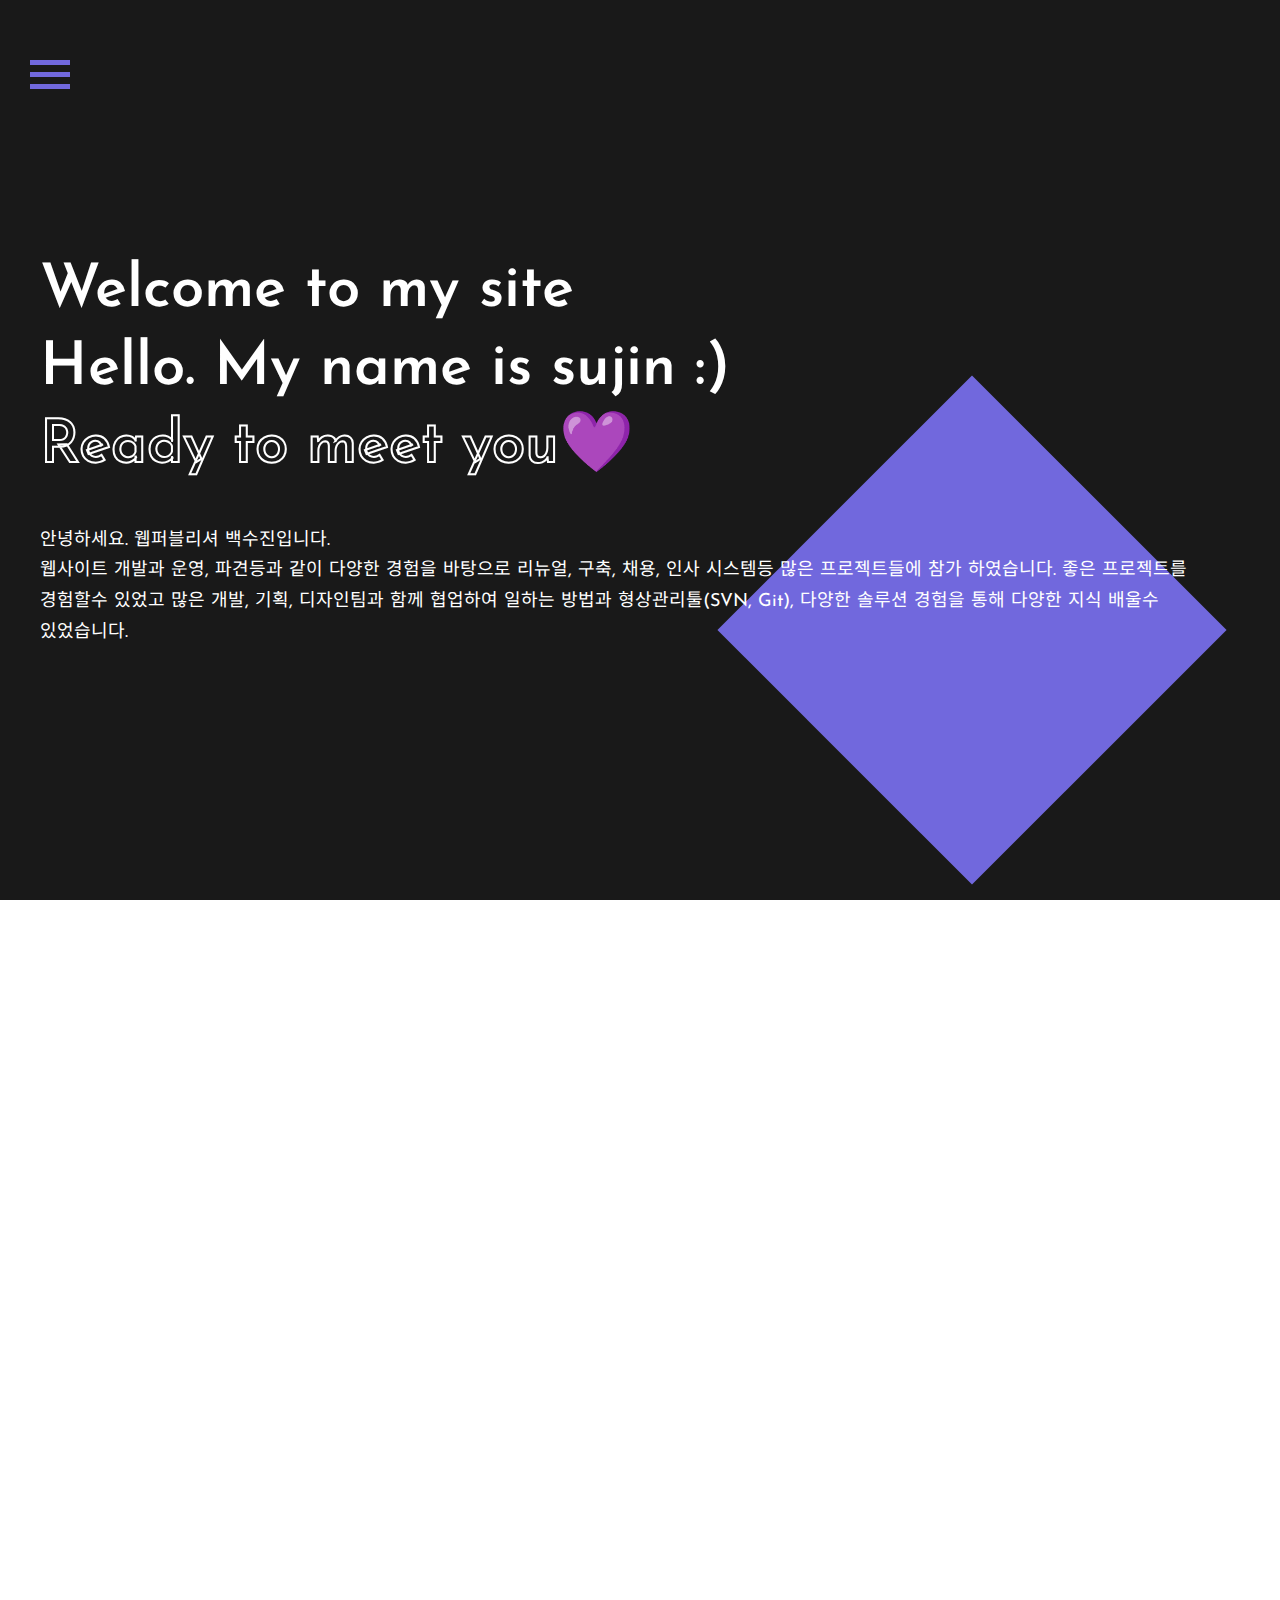
==== index.html @ 324d74d9 "4-2 commit" ====
<!DOCTYPE html>
<html lang="ko">
  <head>
    <meta charset="UTF-8" />
    <title>portfolio</title>
    <meta http-equiv="X-UA-Compatible" content="IE=edge, chrome=1" />
    <meta name="viewport" content="width=device-width, initial-scale=1.0" />
    <meta name="viewport" content="width=device-width, initial-scale=1, maximum-scale=1, minimum-scale=1,user-scalable=yes" />
    <meta name="description" content="웹퍼블리셔 포트폴리오" />
    <meta name="keywords" content="웹퍼블리셔 포트폴리오" />
    <meta name="author" content="SujinBaek" />
    <meta property="og:type" content="website" />
    <meta property="og:title" content="portfolio" />
    <meta
      property="og:url"
      content="https://whitesujin.github.io/portfolio2022/"
    />
    <meta property="og:description" content="웹퍼블리셔 포트폴리오" />
    <meta property="og:image" content="" />
    <link rel="stylesheet" href="common/css/style.css" />
    <script src="common/js/jquery-3.2.1.min.js"></script>
    <script src="common/js/main.js"></script>
  </head>
  <body>
    <div id="wrap">
      <!-- header -->
      <header>
        <div class="header__Inner">
          <!-- <a href="#" class="logo">
            <h1 class="blind">로고</h1>
          </a> -->
          <button type="button" class="btn-menu"><span>메뉴오픈</span></button>
        </div>
        <nav class="nav">
          <div class="aside__top">
            <!-- <a href="#" class="logo">
              <h1 class="blind">로고</h1>
            </a> -->
            <button type="button" class="btn-clse">
              <span>메뉴닫기</span>
            </button>
          </div>
          <div class="aside__body">
            <div class="aside__innner">
              <ul class="menu__list">
                <li class="menu__item">
                  <a href="#intro" class="menu__link">
                    <span class="num">01</span>
                    <span class="txt fill__txt"><span data-hover="intro">intro</span></span>
                  </a>
                </li>
                <li class="menu__item">
                  <a href="#project" class="menu__link">
                    <span class="num">02</span>
                    <span class="txt fill__txt"><span data-hover="project">project</span></span>
                  </a>
                </li>
                <li class="menu__item">
                  <a href="#contact" class="menu__link">
                    <span class="num">03</span>
                    <span class="txt fill__txt"><span data-hover="contact">contact</span></span>
                  </a>
                </li>
              </ul>
            </div>
          </div>
          <div class="aside--object">
            <img src="" alt="">
          </div>
        </nav>
      </header>
      <!-- //header -->

      <div class="container">
        <main id="main">
          <div class="section" id="intro">
            <div class="section__inner">
              <div class="title--wrap">
                <h3 class="title">
                  <p class="t1"><span>Welcome to my site <br>Hello. My name is sujin :) </span></p>
                  <p class="t2 outline__txt"><span data-hover="Ready to meet you&#128156;">Ready to meet you&#128156;</span></p>
                </h3>
                <p class="text">안녕하세요. 웹퍼블리셔 백수진입니다. <br>
								웹사이트 개발과 운영, 파견등과 같이 다양한 경험을 바탕으로 리뉴얼, 구축, 채용, 인사 시스템등 많은 프로젝트들에 참가 하였습니다. 좋은 프로젝트를 경험할수 있었고 많은 개발, 기획, 디자인팀과 함께 협업하여 일하는 방법과 형상관리툴(SVN, Git), 다양한 솔루션 경험을 통해 다양한 지식 배울수 있었습니다.</p>
              </div>
              <div class="section--object">
                <img src="" alt="">
              </div>
            </div>
          </div>
          <div class="section" id="project">2</div>
          <div class="section section3" id="contact">
            <div class="section__inner">
              <div class="title--wrap">
                <h3 class="title">
                  <p class="t1"><span>1111111111111111111111111111111111111111</span></p>
                  <p class="t2 outline__txt"><span data-hover="2222222222222222222222">2222222222222222222222</span></p>
                </h3>
                <p class="text">안녕하세요. 안녕하세요.안녕하세요.안녕하세요.안녕하세요.안녕하세요.안녕하세요.안녕하세요.안녕하세요.안녕하세요.안녕하세요.안녕하세요.안녕하세요.</p>
              </div>
              <div class="section--object">
                <img src="" alt="">
              </div>
              <div class="sect__flex">
                <ul class="menu__list">
                    <li class="menu__item">
                      <a href="#intro" class="menu__link">
                        <span class="num">01</span>
                        <span class="txt fill__txt"><span data-hover="intro">intro</span></span>
                      </a>
                    </li>
                    <li class="menu__item">
                      <a href="#project" class="menu__link">
                        <span class="num">02</span>
                        <span class="txt fill__txt"><span data-hover="project">project</span></span>
                      </a>
                    </li>
                    <li class="menu__item">
                      <a href="#contact" class="menu__link">
                        <span class="num">03</span>
                        <span class="txt fill__txt"><span data-hover="contact">contact</span></span>
                      </a>
                    </li>
                  </ul>
                  <div class="contact--info">
                    <a href="tel:010-9996-4696" class="tel">Phone</a>
                    <a href="https://whitesujin.github.io/portfolio2022/" class="link">Git hub</a>
                    <a href="mailto:whitesj121@gmail.com" class="mail">Mail</a>
                  </div>
                </div>
              </div>
          </div>
        </main>
      </div>

      <link rel="stylesheet" href="common/css/fullpage.css">
      <script src="common/js/libs/fullpage.extensions.min.js"></script>
      <script src="common/js/libs/gsap.min.js"></script>
      
      <!-- <footer id="footer">
      </footer> -->
    </div>
    <script>
      $('.btn-menu').on('click', function(){
        $(this).toggleClass('on');
        $(this).parents().find('.nav').addClass('show');
      });
      $('.btn-clse, .menu__link').on('click', function(){
        $(this).parents().find('.nav').removeClass('show');
        $('.btn-menu').removeClass('on');
      });
    </script>
  </body>
</html>
---- common/css/style.css ----
@charset "utf-8";
@import "reset.css";
/* @import "font.css"; */

@import url('https://fonts.googleapis.com/css2?family=Josefin+Sans:wght@300;400;600;700&display=swap');
@import url('https://fonts.googleapis.com/css2?family=Josefin+Sans:wght@300;400;600;700&family=Noto+Sans+KR:wght@300;400;500;700&display=swap');

:root{
    --base:#191919;
    --white: #fff;
    --com:#7168DD
}

/*  */
.btn-menu{overflow:hidden;position:absolute;top:60px;left:30px;width:40px;height:30px;font-size:0;z-index:11}
.btn-menu:before, .btn-menu:after{display:block;content:'';transition:0.4s cubic-bezier(0.68, -0.55, 0.27, 1.55) left;}
.btn-menu:before, .btn-menu:after,.btn-menu span{position:absolute;left:0;width:100%;height:5px;background-color:var(--com)}
.btn-menu:before{top:0}
.btn-menu:after{top:12px}
.btn-menu span{top:24px}
.btn-menu span:before{content: "MENU";
    position: absolute;
    top: 5px;
    right: 0;
    left: 0;
    color: #fff;
    font-size: 12px;
    font-weight: bold;
    text-align: center;}
.btn-menu.on:before,.btn-menu.on:after{left: -39px;}
.btn-menu.on span:before{animation: moveUpThenDown 0.8s ease 0.2s forwards,
        shakeWhileMovingUp 0.8s ease 0.2s forwards,
        shakeWhileMovingDown 0.2s ease 0.8s forwards;}

.nav{display: flex;align-items: center;flex-wrap:nowrap;flex-direction:row;justify-content:center;position:fixed;top:0;left:0;z-index:10;width:100%;height:100%;background-color:var(--base);color:var(--white);transform:translateZ(0) rotate(-90deg);transform-origin: bottom left;transition: all .3s ease-in-out;}
.nav.show{transform: matrix(1,0,0,1,0,0);}

.btn-clse span{display:block;font-size:0}
.btn-clse{position:absolute;bottom:60px;right:30px;width:50px;font-size:0}
.btn-clse span{display:block;height:50px;}
.btn-clse span:before,.btn-clse span:after{display:block;content:'';position:absolute;top:20px;width:50px;height:5px;background-color:var(--com);transition:top 300ms 350ms ease,
    transform 300ms 50ms ease;}
.btn-clse span:before{transform: rotate(45deg);}
.btn-clse span:after{transform: rotate(-45deg);}

.aside__innner{width:790px}
.aside__body{}
.aside__body .menu__item:not(:first-child){margin-top:40px}
.menu__link{display:inline-flex;align-items:flex-start;}
.menu__link .num{width:50px;font-size:24px;font-weight: 600; vertical-align: top;color: #fff;}
.menu__link .txt{font-size:100px}
.menu__link:hover .fill__txt span:before{width:0}
.aside--object{position:absolute;top:50%;right:10%;width:360px;height:360px;background-color:var(--com);transform: rotate(-45deg);}

.fill__txt{display: inline-block; position: relative; z-index: 1; font-size:38px;line-height: normal;color: #fff ;opacity: 1;transition: opacity .3s ease-in-out;}
.fill__txt span{font-weight:600;color:#fff; -webkit-text-fill-color: transparent; -webkit-text-stroke-color: #fff;-webkit-text-stroke-width:1px; -webkit-text-stroke-color: #7494ff;}
.fill__txt span:before{overflow:hidden;display:block;content:'';width:100%;position:absolute;left:0;right:0;white-space:nowrap;
color: #7494ff; -webkit-text-fill-color: #7494ff; -webkit-text-stroke-color: transparent;
transition: all .5s ease-in-out; content: attr(data-hover);}

.outline__txt{display: inline-block; position: relative; z-index: 1; font-size:38px;line-height: normal;color: #fff ;opacity: 1;transition: opacity .3s ease-in-out;}
.outline__txt span{font-weight:600;color:#fff;
-webkit-text-fill-color: transparent; -webkit-text-stroke-color: #fff;-webkit-text-stroke-width:2px;}
.outline__txt span:before{overflow:hidden;display:block;content:'';width:0;position:absolute;left:0;right:0;white-space:nowrap;
color: var(--white); -webkit-text-fill-color: var(--white); -webkit-text-stroke-color: transparent;-webkit-text-stroke-width:0;
transition: all .5s ease-in-out; content: attr(data-hover);}

.section{position:relative;height:100vh; background-color:var(--base);color:var(--white)}
.section__inner{width:1200px;margin:0 auto}
.title--wrap{position:relative;z-index:1}
.title--wrap p{word-break: break-all;}
.title--wrap .title{font-size:60px;font-weight:600;line-height:1.3;}
.title--wrap .outline__txt{font-size:inherit;line-height:1}
.title--wrap .outline__txt:hover span:before{width:100%}
.title--wrap .text{padding-top:40px;font-size:18px;line-height:1.7;word-break:keep-all;}
.section--object{position:absolute;top:50%;right:10%;z-index:0;width:360px;height:360px;background-color:var(--com);transform: rotate(-45deg);}

.sect__flex{display:flex;justify-content: space-between;}
.sect__flex .menu__list{display:flex;margin-top:100px}
.sect__flex .menu__list li{}
.contact--info{}
.contact--info a{display:block;}


@keyframes moveUpThenDown {
    0% {
        top: 0;
    }

    50% {
        top: -27px;
    }

    100% {
        top: -14px;
    }
}

@keyframes shakeWhileMovingUp {
    0% {
        transform: rotateZ(0);
    }

    25% {
        transform: rotateZ(-10deg);
    }

    50% {
        transform: rotateZ(0deg);
    }

    75% {
        transform: rotateZ(10deg);
    }

    100% {
        transform: rotateZ(0);
    }
}

@keyframes shakeWhileMovingDown {
    0% {
        transform: rotateZ(0);
    }

    80% {
        transform: rotateZ(3deg);
    }

    90% {
        transform: rotateZ(-3deg);
    }

    100% {
        transform: rotateZ(0);
    }
}
---- common/css/fullpage.css ----
/*!
 * fullPage 2.7.9
 * https://github.com/alvarotrigo/fullPage.js
 * MIT licensed
 *
 * Copyright (C) 2013 alvarotrigo.com - A project by Alvaro Trigo
 */
html.fp-enabled,
.fp-enabled body {
    margin: 0;
    padding: 0;
    overflow: hidden;
    /*Avoid flicker on slides transitions for mobile phones #336 */
    -webkit-tap-highlight-color: rgba(0, 0, 0, 0);
}

#superContainer {
    height: 100%;
    position: relative;
    /* Touch detection for Windows 8 */
    -ms-touch-action: none;

    /* IE 11 on Windows Phone 8.1*/
    touch-action: none;
}

.fp-section {
    position: relative;
    -webkit-box-sizing: border-box;
    /* Safari<=5 Android<=3 */
    -moz-box-sizing: border-box;
    /* <=28 */
    box-sizing: border-box;
}

.fp-slide {
    float: left;
}

.fp-slide,
.fp-slidesContainer {
    height: 100%;
    display: block;
}

.fp-slides {
    z-index: 1;
    height: 100%;
    overflow: hidden;
    position: relative;
    -webkit-transition: all 0.3s ease-out;
    /* Safari<=6 Android<=4.3 */
    transition: all 0.3s ease-out;
}

.fp-section.fp-table,
.fp-slide.fp-table {
    display: table;
    table-layout: fixed;
    width: 100%;
}

.fp-tableCell {
    display: table-cell;
    vertical-align: middle;
    width: 100%;
    height: 100%;
}

.fp-slidesContainer {
    float: left;
    position: relative;
}

.fp-controlArrow {
    position: absolute;
    z-index: 4;
    top: 50%;
    cursor: pointer;
    width: 0;
    height: 0;
    border-style: solid;
    margin-top: -38px;
    -webkit-transform: translate3d(0, 0, 0);
    -ms-transform: translate3d(0, 0, 0);
    transform: translate3d(0, 0, 0);

    -webkit-user-select: none;
    /* webkit (safari, chrome) browsers */
    -moz-user-select: none;
    /* mozilla browsers */
    -khtml-user-select: none;
    /* webkit (konqueror) browsers */
    -ms-user-select: none;
    /* IE10+ */
}

.fp-controlArrow.fp-prev {
    left: 15px;
    width: 0;
    border-width: 38.5px 34px 38.5px 0;
    border-color: transparent #fff transparent transparent;
}

.fp-controlArrow.fp-next {
    right: 15px;
    border-width: 38.5px 0 38.5px 34px;
    border-color: transparent transparent transparent #fff;
}

.fp-scrollable {
    overflow-x: hidden;
    overflow-y: auto;
}

.fp-notransition {
    -webkit-transition: none !important;
    transition: none !important;
}

#fp-nav {
    position: absolute;
    z-index: 100;
    margin-top: -32px;
    top: 50%;
    opacity: 1;
    -webkit-transform: translate3d(0, 0, 0);
}

#fp-nav.right {
    right: 39px;
}

#fp-nav.left {
    left: 17px;
}

.fp-slidesNav {
    position: absolute;
    z-index: 4;
    left: 50%;
    opacity: 1;
}

.fp-slidesNav.bottom {
    bottom: 17px;
}

.fp-slidesNav.top {
    top: 17px;
}

#fp-nav ul li {
    width: 18px;
    height: 18px;
    margin: 20px 0;
    position: relative;
}

#fp-nav ul li a {
    display: block;
    position: relative;
    width: 18px;
    height: 18px;
}

#fp-nav ul li a:after {
    display: block;
    content: '';
    width: 18px;
    height: 18px;
    box-sizing: border-box;
    border: 1px solid #61ddde;
    border-radius: 50%;
    background: none;
    transition: all .3s;
    transform: scale(0);
}

#fp-nav ul li a.active:after {
    transform: scale(1);
}

#fp-nav ul li a span {
    display: block;
    width: 8px;
    height: 8px;
    border-radius: 50%;
    background: #bfbfbf;
    position: absolute;
    top: 50%;
    left: 50%;
    margin: -4px 0 0 -4px;
    transition: all .3s;
}

#fp-nav ul li a.active span {
    background: #61ddde;
}

#fp-nav ul li .fp-tooltip {
    position: absolute;
    top: 0;
    color: #fff;
    white-space: nowrap;
    overflow: hidden;
    display: block;
    cursor: pointer;
    padding-left: 26px;
    height: 21px;
    font-size: 11px;
    line-height: 21px;
}

#fp-nav ul li .fp-tooltip span {
    display: none;
}

#fp-nav.fp-show-active a.active+.fp-tooltip em {
    left: 0;
    right: auto;
}

#fp-nav.fp-show-active a.active+.fp-tooltip span {
    display: block;
}

#fp-nav ul li .fp-tooltip.right {
    right: 0;
}

#fp-nav ul li .fp-tooltip.left {
    left: 20px;
}

.fp-auto-height.fp-section,
.fp-auto-height .fp-slide,
.fp-auto-height .fp-tableCell {
    height: auto !important;
}
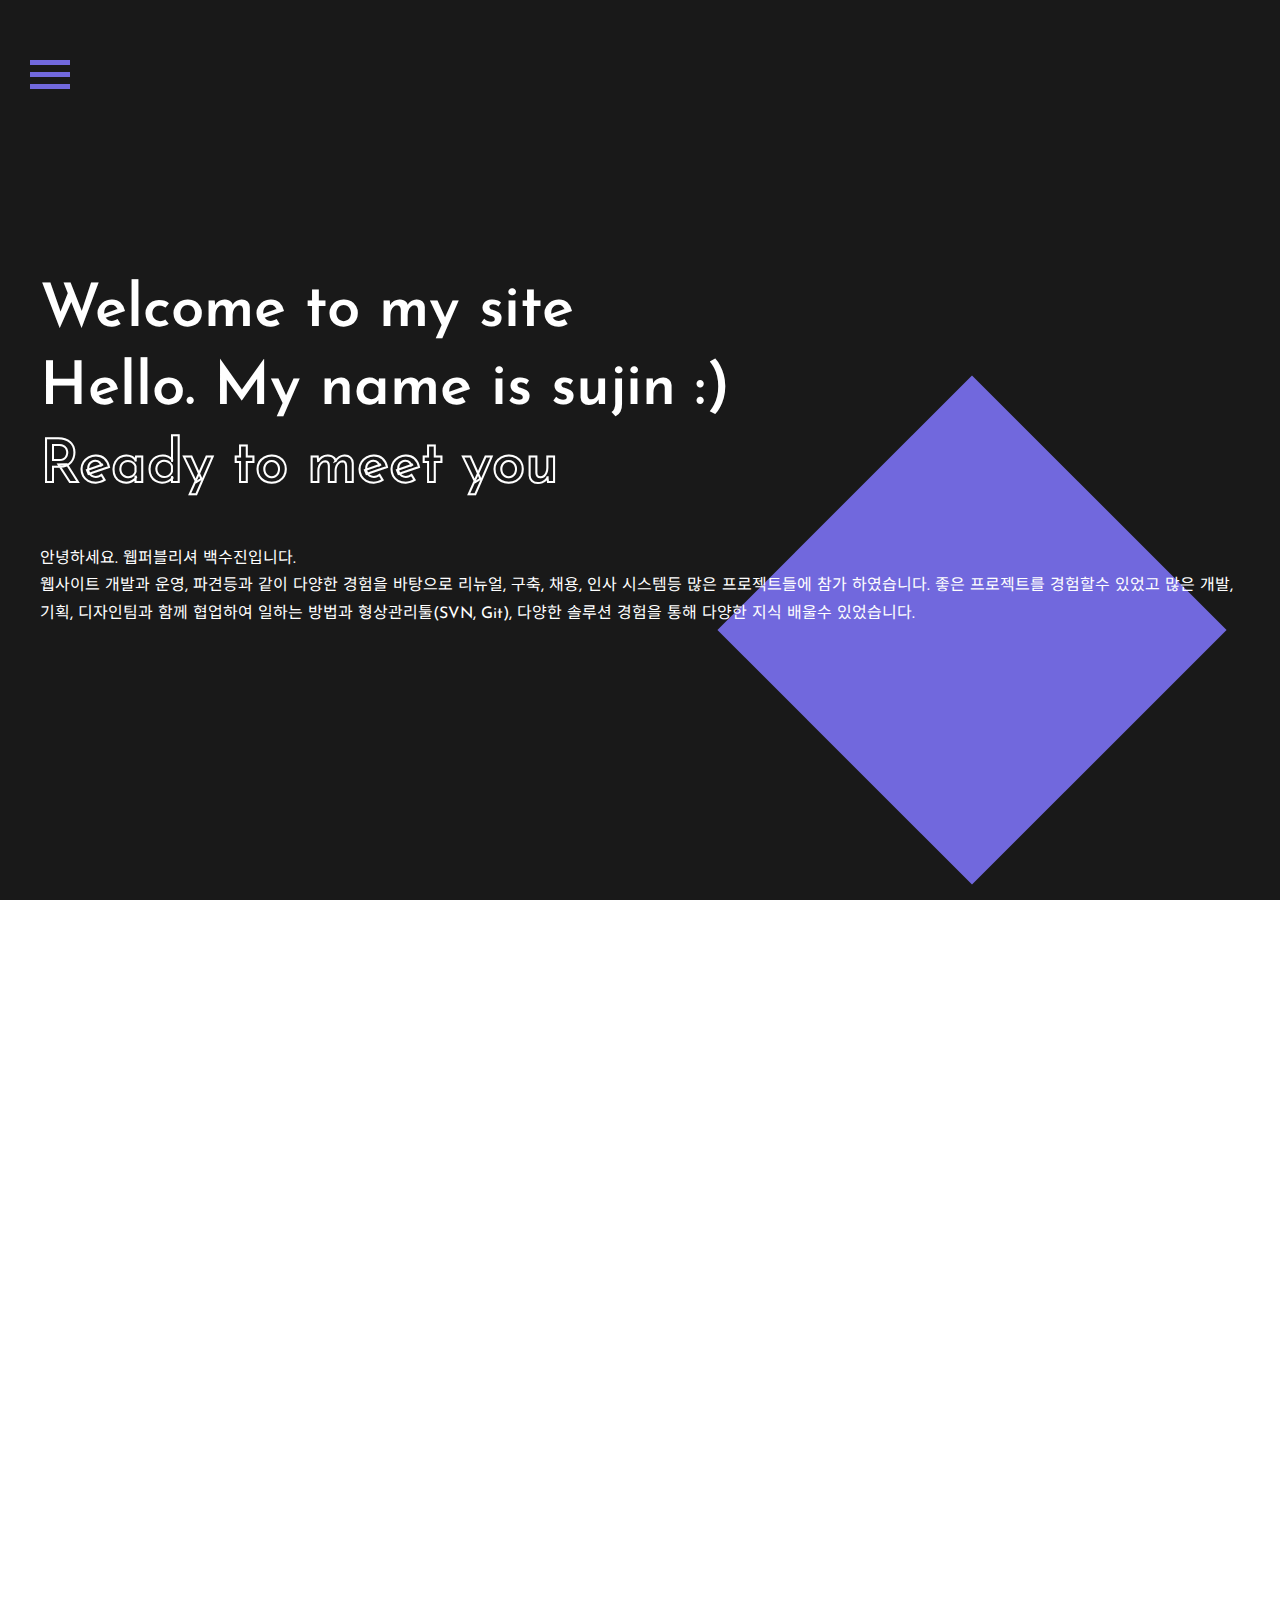
==== commit 3fc69dcc: "4-3 commit" ====
--- a/index.html
+++ b/index.html
@@ -78,7 +78,7 @@
               <div class="title--wrap">
                 <h3 class="title">
                   <p class="t1"><span>Welcome to my site <br>Hello. My name is sujin :) </span></p>
-                  <p class="t2 outline__txt"><span data-hover="Ready to meet you&#128156;">Ready to meet you&#128156;</span></p>
+                  <p class="t2 outline__txt"><span data-hover="Ready to meet you">Ready to meet you</span></p>
                 </h3>
                 <p class="text">안녕하세요. 웹퍼블리셔 백수진입니다. <br>
 								웹사이트 개발과 운영, 파견등과 같이 다양한 경험을 바탕으로 리뉴얼, 구축, 채용, 인사 시스템등 많은 프로젝트들에 참가 하였습니다. 좋은 프로젝트를 경험할수 있었고 많은 개발, 기획, 디자인팀과 함께 협업하여 일하는 방법과 형상관리툴(SVN, Git), 다양한 솔루션 경험을 통해 다양한 지식 배울수 있었습니다.</p>
--- a/common/css/style.css
+++ b/common/css/style.css
@@ -18,19 +18,9 @@
 .btn-menu:before{top:0}
 .btn-menu:after{top:12px}
 .btn-menu span{top:24px}
-.btn-menu span:before{content: "MENU";
-    position: absolute;
-    top: 5px;
-    right: 0;
-    left: 0;
-    color: #fff;
-    font-size: 12px;
-    font-weight: bold;
-    text-align: center;}
+.btn-menu span:before{content: "MENU"; position: absolute; top: 5px; right: 0; left: 0; color: #fff; font-size: 12px; font-weight: bold; text-align: center;}
 .btn-menu.on:before,.btn-menu.on:after{left: -39px;}
-.btn-menu.on span:before{animation: moveUpThenDown 0.8s ease 0.2s forwards,
-        shakeWhileMovingUp 0.8s ease 0.2s forwards,
-        shakeWhileMovingDown 0.2s ease 0.8s forwards;}
+.btn-menu.on span:before{animation: moveUpThenDown 0.8s ease 0.2s forwards, shakeWhileMovingUp 0.8s ease 0.2s forwards, shakeWhileMovingDown 0.2s ease 0.8s forwards;}
 
 .nav{display: flex;align-items: center;flex-wrap:nowrap;flex-direction:row;justify-content:center;position:fixed;top:0;left:0;z-index:10;width:100%;height:100%;background-color:var(--base);color:var(--white);transform:translateZ(0) rotate(-90deg);transform-origin: bottom left;transition: all .3s ease-in-out;}
 .nav.show{transform: matrix(1,0,0,1,0,0);}
@@ -38,8 +28,7 @@
 .btn-clse span{display:block;font-size:0}
 .btn-clse{position:absolute;bottom:60px;right:30px;width:50px;font-size:0}
 .btn-clse span{display:block;height:50px;}
-.btn-clse span:before,.btn-clse span:after{display:block;content:'';position:absolute;top:20px;width:50px;height:5px;background-color:var(--com);transition:top 300ms 350ms ease,
-    transform 300ms 50ms ease;}
+.btn-clse span:before,.btn-clse span:after{display:block;content:'';position:absolute;top:20px;width:50px;height:5px;background-color:var(--com);transition:top 300ms 350ms ease, transform 300ms 50ms ease;}
 .btn-clse span:before{transform: rotate(45deg);}
 .btn-clse span:after{transform: rotate(-45deg);}
 
@@ -51,6 +40,19 @@
 .menu__link .txt{font-size:100px}
 .menu__link:hover .fill__txt span:before{width:0}
 .aside--object{position:absolute;top:50%;right:10%;width:360px;height:360px;background-color:var(--com);transform: rotate(-45deg);}
+
+
+#main{background-color: #7494ff;}
+.section{position:relative;height:100vh; background-color:var(--base);color:var(--white);transform:scale(1);transition: transform .3s ease}
+.section.scroll{transform: scale(.9)}
+.section__inner{width:1200px;margin:0 auto}
+.title--wrap{position:relative;z-index:1}
+.title--wrap p{word-break: break-all;}
+.title--wrap .title{font-size:60px;font-weight:600;line-height:1.3;}
+.title--wrap .outline__txt{font-size:inherit;line-height:1}
+.title--wrap .outline__txt:hover span:before{width:100%}
+.title--wrap .text{padding-top:40px;font-size:16px;line-height:1.7;word-break:keep-all;}
+.section--object{position:absolute;top:50%;right:10%;z-index:0;width:360px;height:360px;background-color:var(--com);transform: rotate(-45deg);}
 
 .fill__txt{display: inline-block; position: relative; z-index: 1; font-size:38px;line-height: normal;color: #fff ;opacity: 1;transition: opacity .3s ease-in-out;}
 .fill__txt span{font-weight:600;color:#fff; -webkit-text-fill-color: transparent; -webkit-text-stroke-color: #fff;-webkit-text-stroke-width:1px; -webkit-text-stroke-color: #7494ff;}
@@ -64,16 +66,6 @@
 .outline__txt span:before{overflow:hidden;display:block;content:'';width:0;position:absolute;left:0;right:0;white-space:nowrap;
 color: var(--white); -webkit-text-fill-color: var(--white); -webkit-text-stroke-color: transparent;-webkit-text-stroke-width:0;
 transition: all .5s ease-in-out; content: attr(data-hover);}
-
-.section{position:relative;height:100vh; background-color:var(--base);color:var(--white)}
-.section__inner{width:1200px;margin:0 auto}
-.title--wrap{position:relative;z-index:1}
-.title--wrap p{word-break: break-all;}
-.title--wrap .title{font-size:60px;font-weight:600;line-height:1.3;}
-.title--wrap .outline__txt{font-size:inherit;line-height:1}
-.title--wrap .outline__txt:hover span:before{width:100%}
-.title--wrap .text{padding-top:40px;font-size:18px;line-height:1.7;word-break:keep-all;}
-.section--object{position:absolute;top:50%;right:10%;z-index:0;width:360px;height:360px;background-color:var(--com);transform: rotate(-45deg);}
 
 .sect__flex{display:flex;justify-content: space-between;}
 .sect__flex .menu__list{display:flex;margin-top:100px}
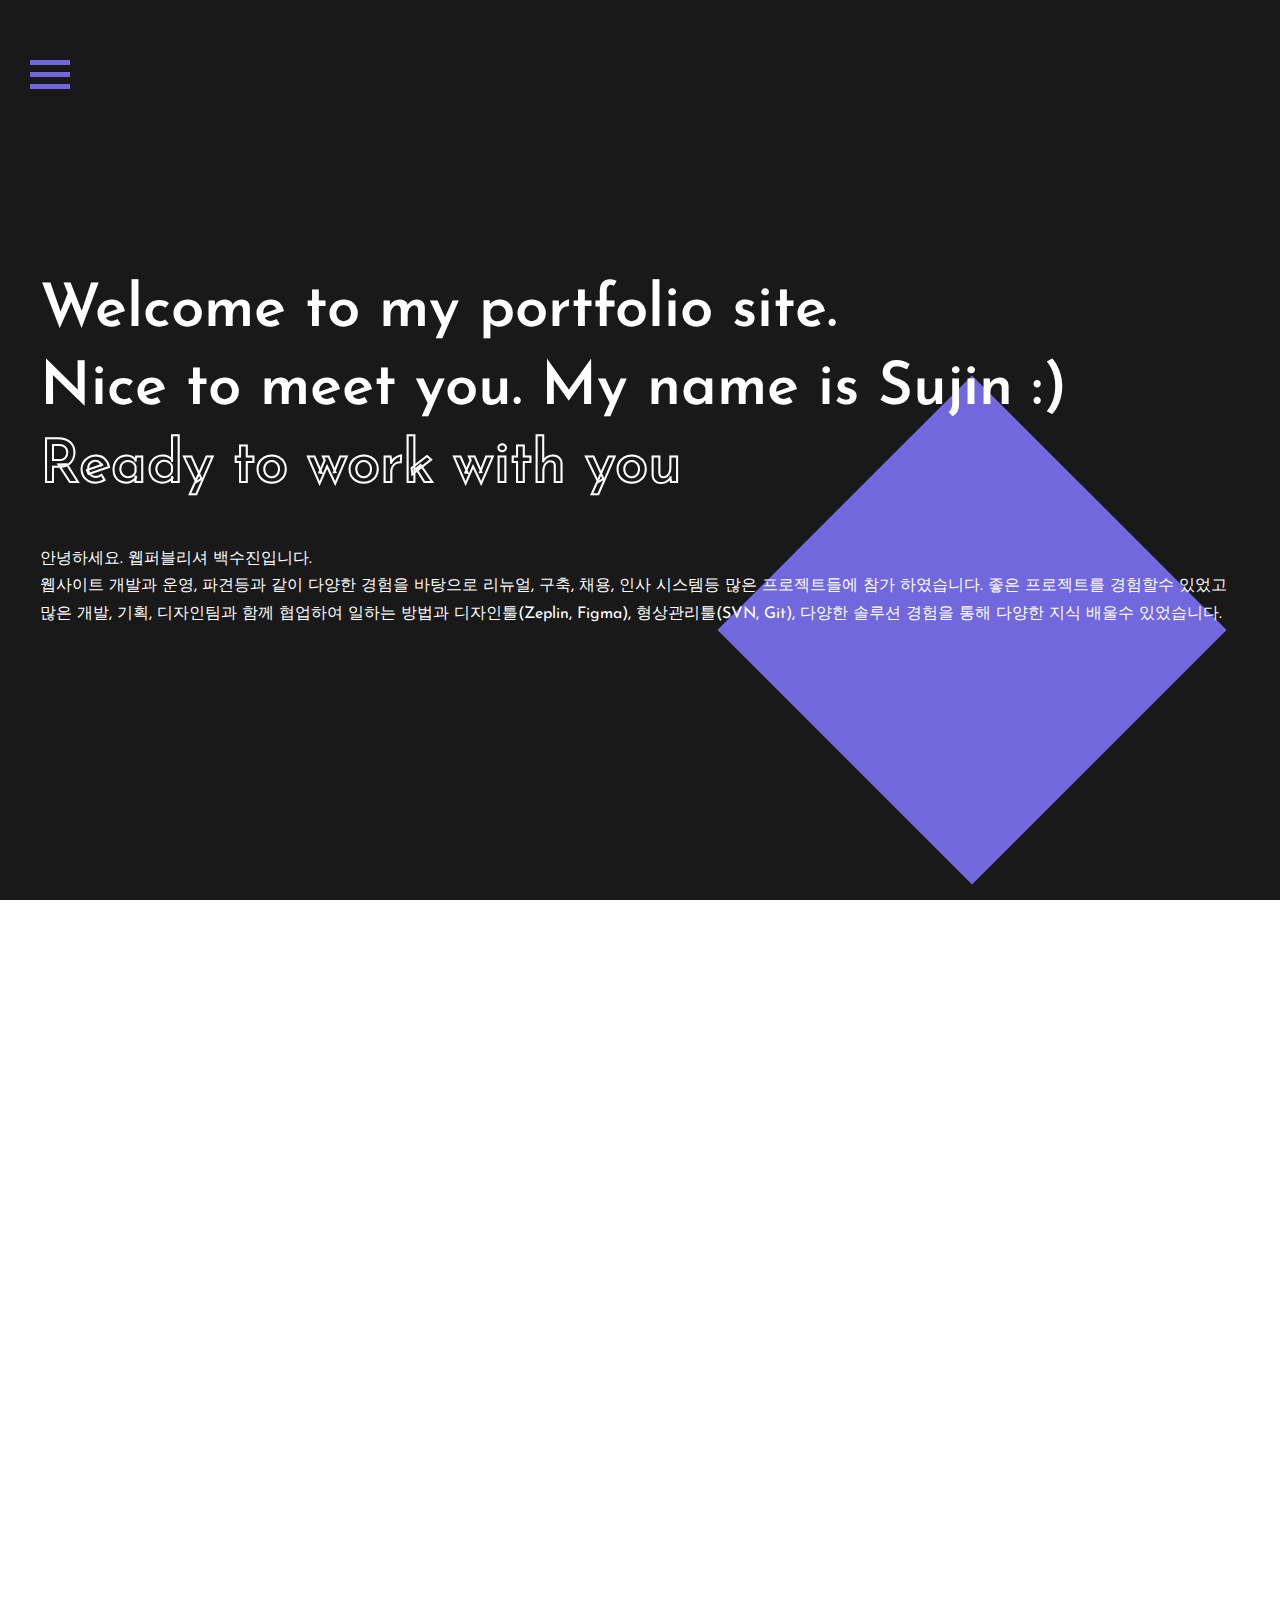
==== commit d24d2251: "220914 commit" ====
--- a/index.html
+++ b/index.html
@@ -19,7 +19,7 @@
     <meta property="og:image" content="" />
     <link rel="stylesheet" href="common/css/style.css" />
     <script src="common/js/jquery-3.2.1.min.js"></script>
-    <script src="common/js/main.js"></script>
+    <script src="common/js/function.js"></script>
   </head>
   <body>
     <div id="wrap">
@@ -73,22 +73,32 @@
 
       <div class="container">
         <main id="main">
-          <div class="section" id="intro">
+          <div class="section section1" id="intro">
             <div class="section__inner">
               <div class="title--wrap">
                 <h3 class="title">
-                  <p class="t1"><span>Welcome to my site <br>Hello. My name is sujin :) </span></p>
-                  <p class="t2 outline__txt"><span data-hover="Ready to meet you">Ready to meet you</span></p>
+                  <p class="t1"><span>Welcome to my portfolio site.<br>Nice to meet you. My name is Sujin :) </span></p>
+                  <p class="t2 outline__txt"><span data-hover="Ready to meet you">Ready to work with you</span></p>
                 </h3>
                 <p class="text">안녕하세요. 웹퍼블리셔 백수진입니다. <br>
-								웹사이트 개발과 운영, 파견등과 같이 다양한 경험을 바탕으로 리뉴얼, 구축, 채용, 인사 시스템등 많은 프로젝트들에 참가 하였습니다. 좋은 프로젝트를 경험할수 있었고 많은 개발, 기획, 디자인팀과 함께 협업하여 일하는 방법과 형상관리툴(SVN, Git), 다양한 솔루션 경험을 통해 다양한 지식 배울수 있었습니다.</p>
+								웹사이트 개발과 운영, 파견등과 같이 다양한 경험을 바탕으로 리뉴얼, 구축, 채용, 인사 시스템등 많은 프로젝트들에 참가 하였습니다. 좋은 프로젝트를 경험할수 있었고 많은 개발, 기획, 디자인팀과 함께 협업하여 일하는 방법과 디자인툴(Zeplin, Figma), 형상관리툴(SVN, Git), 다양한 솔루션 경험을 통해 다양한 지식 배울수 있었습니다.</p>
               </div>
               <div class="section--object">
                 <img src="" alt="">
               </div>
             </div>
           </div>
-          <div class="section" id="project">2</div>
+          <div class="section section2" id="project">
+            <div class="section__inner">
+              <div class="title--wrap">
+                <p class="text">Take a look at my portfolio.</p>
+                <h3 class="title">
+                  <p class="outline__txt"><span data-hover="PORTFOLIO">PORTFOLIO</span></p>
+                </h3>
+              </div>
+              <a href="works.html" class="btn-view">이동하기</a>
+            </div>
+          </div>
           <div class="section section3" id="contact">
             <div class="section__inner">
               <div class="title--wrap">
--- a/common/css/style.css
+++ b/common/css/style.css
@@ -2,8 +2,11 @@
 @import "reset.css";
 /* @import "font.css"; */
 
+
 @import url('https://fonts.googleapis.com/css2?family=Josefin+Sans:wght@300;400;600;700&display=swap');
 @import url('https://fonts.googleapis.com/css2?family=Josefin+Sans:wght@300;400;600;700&family=Noto+Sans+KR:wght@300;400;500;700&display=swap');
+
+
 
 :root{
     --base:#191919;
@@ -67,11 +70,19 @@
 color: var(--white); -webkit-text-fill-color: var(--white); -webkit-text-stroke-color: transparent;-webkit-text-stroke-width:0;
 transition: all .5s ease-in-out; content: attr(data-hover);}
 
+.section2 .title--wrap{display:inline-block}
+.section2 .title--wrap .text{font-size:24px}
+.section2 .title--wrap .title{font-size:200px}
+
 .sect__flex{display:flex;justify-content: space-between;}
 .sect__flex .menu__list{display:flex;margin-top:100px}
 .sect__flex .menu__list li{}
 .contact--info{}
 .contact--info a{display:block;}
+
+@media screen and (max-width: 1200px) {
+    .section__inner{width:100%;padding:0 2rem}
+}
 
 
 @keyframes moveUpThenDown {
@@ -128,3 +139,8 @@
     }
 }
 
+@keyframes bg-scrolling-reverse {
+    to {
+        background-position: 120px 120px
+    }
+}
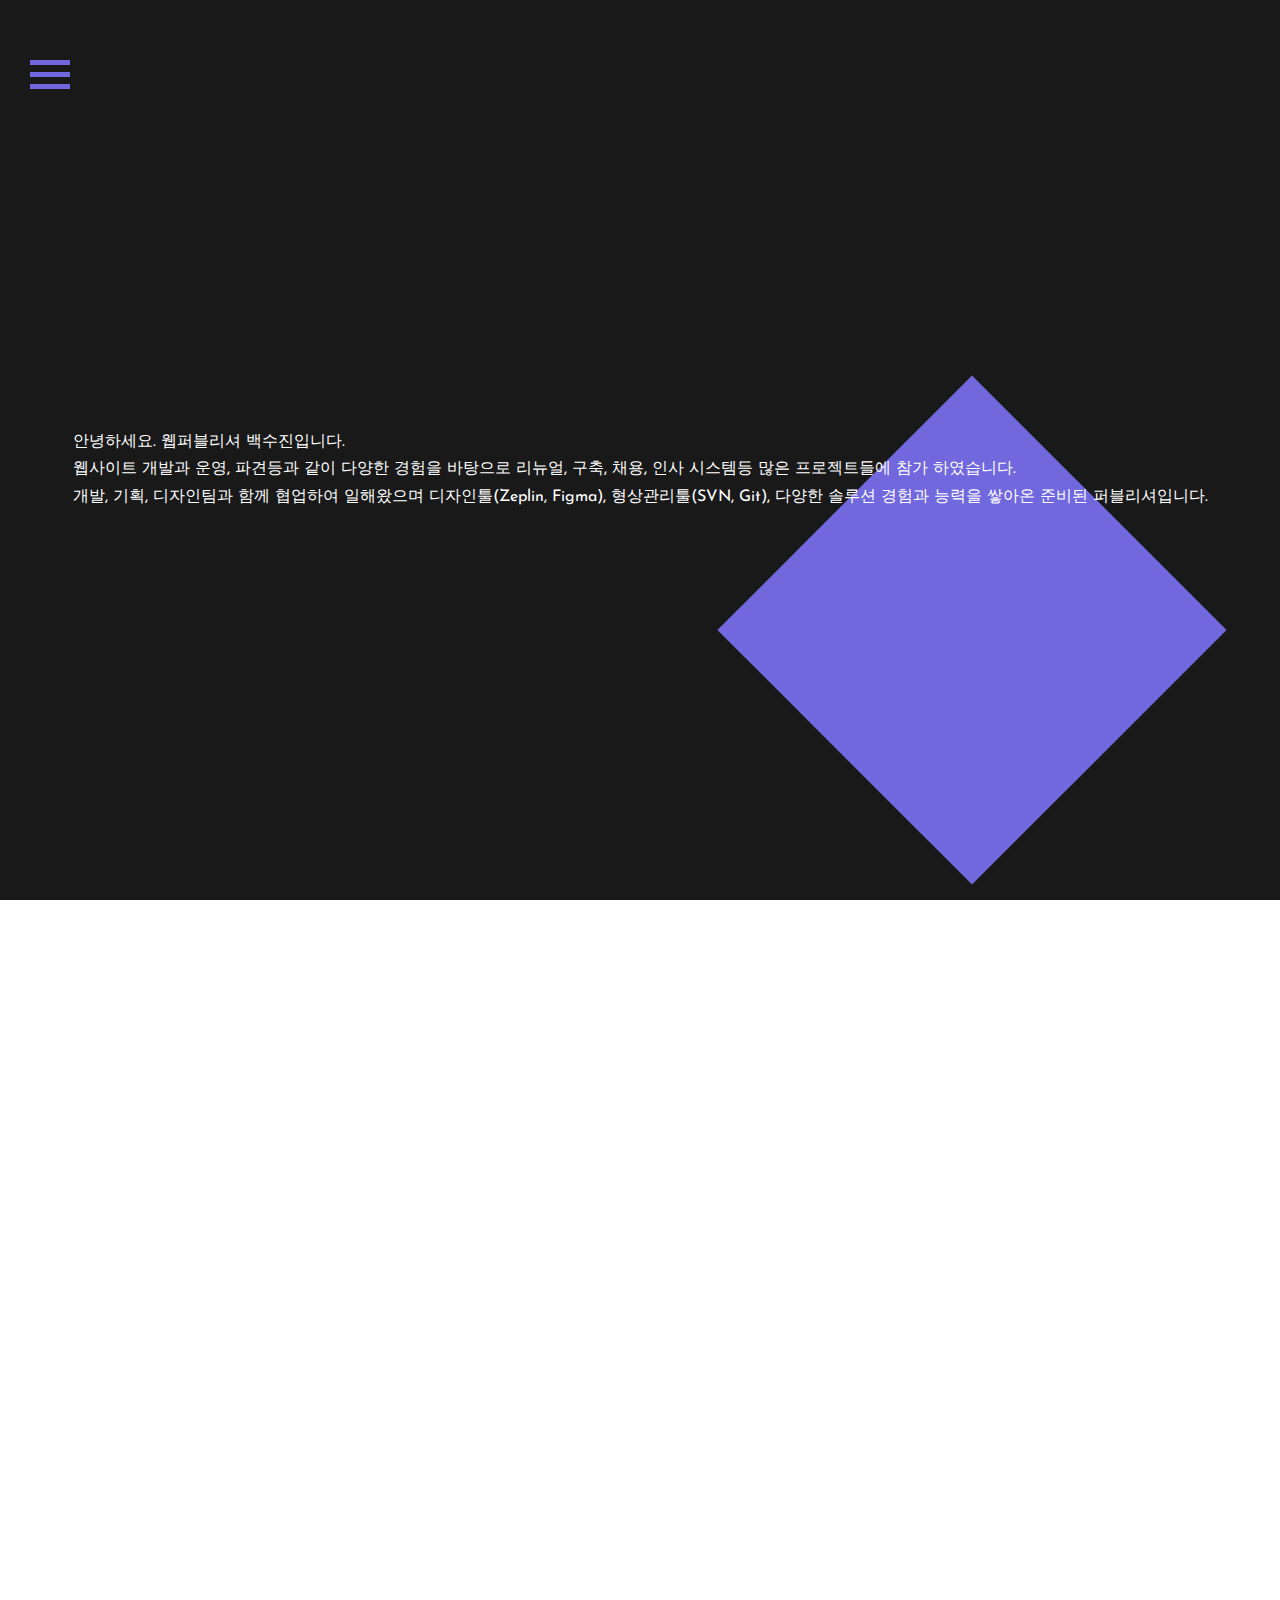
==== commit c584f806: "220914-2 commit" ====
--- a/index.html
+++ b/index.html
@@ -76,12 +76,12 @@
           <div class="section section1" id="intro">
             <div class="section__inner">
               <div class="title--wrap">
-                <h3 class="title">
-                  <p class="t1"><span>Welcome to my portfolio site.<br>Nice to meet you. My name is Sujin :) </span></p>
-                  <p class="t2 outline__txt"><span data-hover="Ready to meet you">Ready to work with you</span></p>
-                </h3>
-                <p class="text">안녕하세요. 웹퍼블리셔 백수진입니다. <br>
-								웹사이트 개발과 운영, 파견등과 같이 다양한 경험을 바탕으로 리뉴얼, 구축, 채용, 인사 시스템등 많은 프로젝트들에 참가 하였습니다. 좋은 프로젝트를 경험할수 있었고 많은 개발, 기획, 디자인팀과 함께 협업하여 일하는 방법과 디자인툴(Zeplin, Figma), 형상관리툴(SVN, Git), 다양한 솔루션 경험을 통해 다양한 지식 배울수 있었습니다.</p>
+                  <h3 class="title" id="typing">
+                  <!-- <p class="t1"  ><span>Welcome to my portfolio site.<br>Nice to meet you. My name is Sujin :) </span></p>
+                  <p class="t2 outline__txt"><span data-hover="Ready to work with you">Ready to work with you.</span></p>-->
+                  </h3>
+                  <p class="text">안녕하세요. 웹퍼블리셔 백수진입니다. <br>
+                  웹사이트 개발과 운영, 파견등과 같이 다양한 경험을 바탕으로 리뉴얼, 구축, 채용, 인사 시스템등 많은 프로젝트들에 참가 하였습니다. <br>개발, 기획, 디자인팀과 함께 협업하여 일해왔으며 디자인툴(Zeplin, Figma), 형상관리툴(SVN, Git), 다양한 솔루션 경험과 능력을 쌓아온 준비된 퍼블리셔입니다.</p> 
               </div>
               <div class="section--object">
                 <img src="" alt="">
@@ -103,10 +103,11 @@
             <div class="section__inner">
               <div class="title--wrap">
                 <h3 class="title">
-                  <p class="t1"><span>1111111111111111111111111111111111111111</span></p>
-                  <p class="t2 outline__txt"><span data-hover="2222222222222222222222">2222222222222222222222</span></p>
+                  <p class="t1"><span>Thank you for viewing my portfolio.</span></p>
+                  <p class="t2 outline__txt"><span data-hover="I look forward to your contact.">I look forward to your contact.</span></p>
                 </h3>
-                <p class="text">안녕하세요. 안녕하세요.안녕하세요.안녕하세요.안녕하세요.안녕하세요.안녕하세요.안녕하세요.안녕하세요.안녕하세요.안녕하세요.안녕하세요.안녕하세요.</p>
+                <!-- <p class="text">My portfolio ends here. Thank you for watching.<br>
+                  I am always a ready web publisher and would love to work with you.</p> -->
               </div>
               <div class="section--object">
                 <img src="" alt="">
@@ -146,6 +147,7 @@
       <link rel="stylesheet" href="common/css/fullpage.css">
       <script src="common/js/libs/fullpage.extensions.min.js"></script>
       <script src="common/js/libs/gsap.min.js"></script>
+      <script src="https://unpkg.com/typewriter-effect@latest/dist/core.js"></script>
       
       <!-- <footer id="footer">
       </footer> -->
@@ -159,6 +161,22 @@
         $(this).parents().find('.nav').removeClass('show');
         $('.btn-menu').removeClass('on');
       });
+
+      var typing = document.getElementById('typing');
+
+      var typewriter = new Typewriter(typing, {
+        //loop: true,
+        delay: 75,
+      });
+
+      typewriter
+        .typeString('<span class="t1"><span>Welcome to my portfolio site.</span></span><br>')
+        .typeString('<span class="t1"><span>Nice to meet you. My name is Sujin :) </span></span><br>')
+        //.pauseFor('2500')
+        .typeString('<span class="t2 outline__txt"><span data-hover="Ready to work with you">Ready to work with you.</span></span>')
+        
+        .start();
+
     </script>
   </body>
 </html>
--- a/common/css/style.css
+++ b/common/css/style.css
@@ -39,22 +39,23 @@
 .aside__body{}
 .aside__body .menu__item:not(:first-child){margin-top:40px}
 .menu__link{display:inline-flex;align-items:flex-start;}
-.menu__link .num{width:50px;font-size:24px;font-weight: 600; vertical-align: top;color: #fff;}
+.menu__link .num{width:50px;font-size:24px;font-weight: 600; vertical-align: top;color:var(--white)}
 .menu__link .txt{font-size:100px}
 .menu__link:hover .fill__txt span:before{width:0}
 .aside--object{position:absolute;top:50%;right:10%;width:360px;height:360px;background-color:var(--com);transform: rotate(-45deg);}
 
 
 #main{background-color: #7494ff;}
-.section{position:relative;height:100vh; background-color:var(--base);color:var(--white);transform:scale(1);transition: transform .3s ease}
+.section{position:relative;height:100vh; background-color:var(--base);text-align:center;color:var(--white);transform:scale(1);transition: transform .3s ease}
 .section.scroll{transform: scale(.9)}
-.section__inner{width:1200px;margin:0 auto}
-.title--wrap{position:relative;z-index:1}
+.section__inner{display:inline-block;text-align:left}
+.title--wrap{position:relative;font-size:60px;font-weight:600;line-height:1.3;z-index:1}
 .title--wrap p{word-break: break-all;}
-.title--wrap .title{font-size:60px;font-weight:600;line-height:1.3;}
-.title--wrap .outline__txt{font-size:inherit;line-height:1}
+/* .title--wrap .title{font-size:60px;font-weight:600;line-height:1.3;} */
+/* .title--wrap .t2{display:block} */
+.title--wrap .outline__txt{font-size:inherit;/*line-height:1*/}
 .title--wrap .outline__txt:hover span:before{width:100%}
-.title--wrap .text{padding-top:40px;font-size:16px;line-height:1.7;word-break:keep-all;}
+.title--wrap .text{padding-top:40px;font-size:16px;font-weight:400;line-height:1.7;word-break:keep-all;}
 .section--object{position:absolute;top:50%;right:10%;z-index:0;width:360px;height:360px;background-color:var(--com);transform: rotate(-45deg);}
 
 .fill__txt{display: inline-block; position: relative; z-index: 1; font-size:38px;line-height: normal;color: #fff ;opacity: 1;transition: opacity .3s ease-in-out;}
@@ -70,13 +71,13 @@
 color: var(--white); -webkit-text-fill-color: var(--white); -webkit-text-stroke-color: transparent;-webkit-text-stroke-width:0;
 transition: all .5s ease-in-out; content: attr(data-hover);}
 
-.section2 .title--wrap{display:inline-block}
+.section2 .title--wrap{}
 .section2 .title--wrap .text{font-size:24px}
 .section2 .title--wrap .title{font-size:200px}
 
-.sect__flex{display:flex;justify-content: space-between;}
+.sect__flex{display:flex;flex-direction: column;justify-content: space-between;position:relative}
 .sect__flex .menu__list{display:flex;margin-top:100px}
-.sect__flex .menu__list li{}
+.sect__flex .menu__list li:not(:first-child){margin-left:30px}
 .contact--info{}
 .contact--info a{display:block;}
 
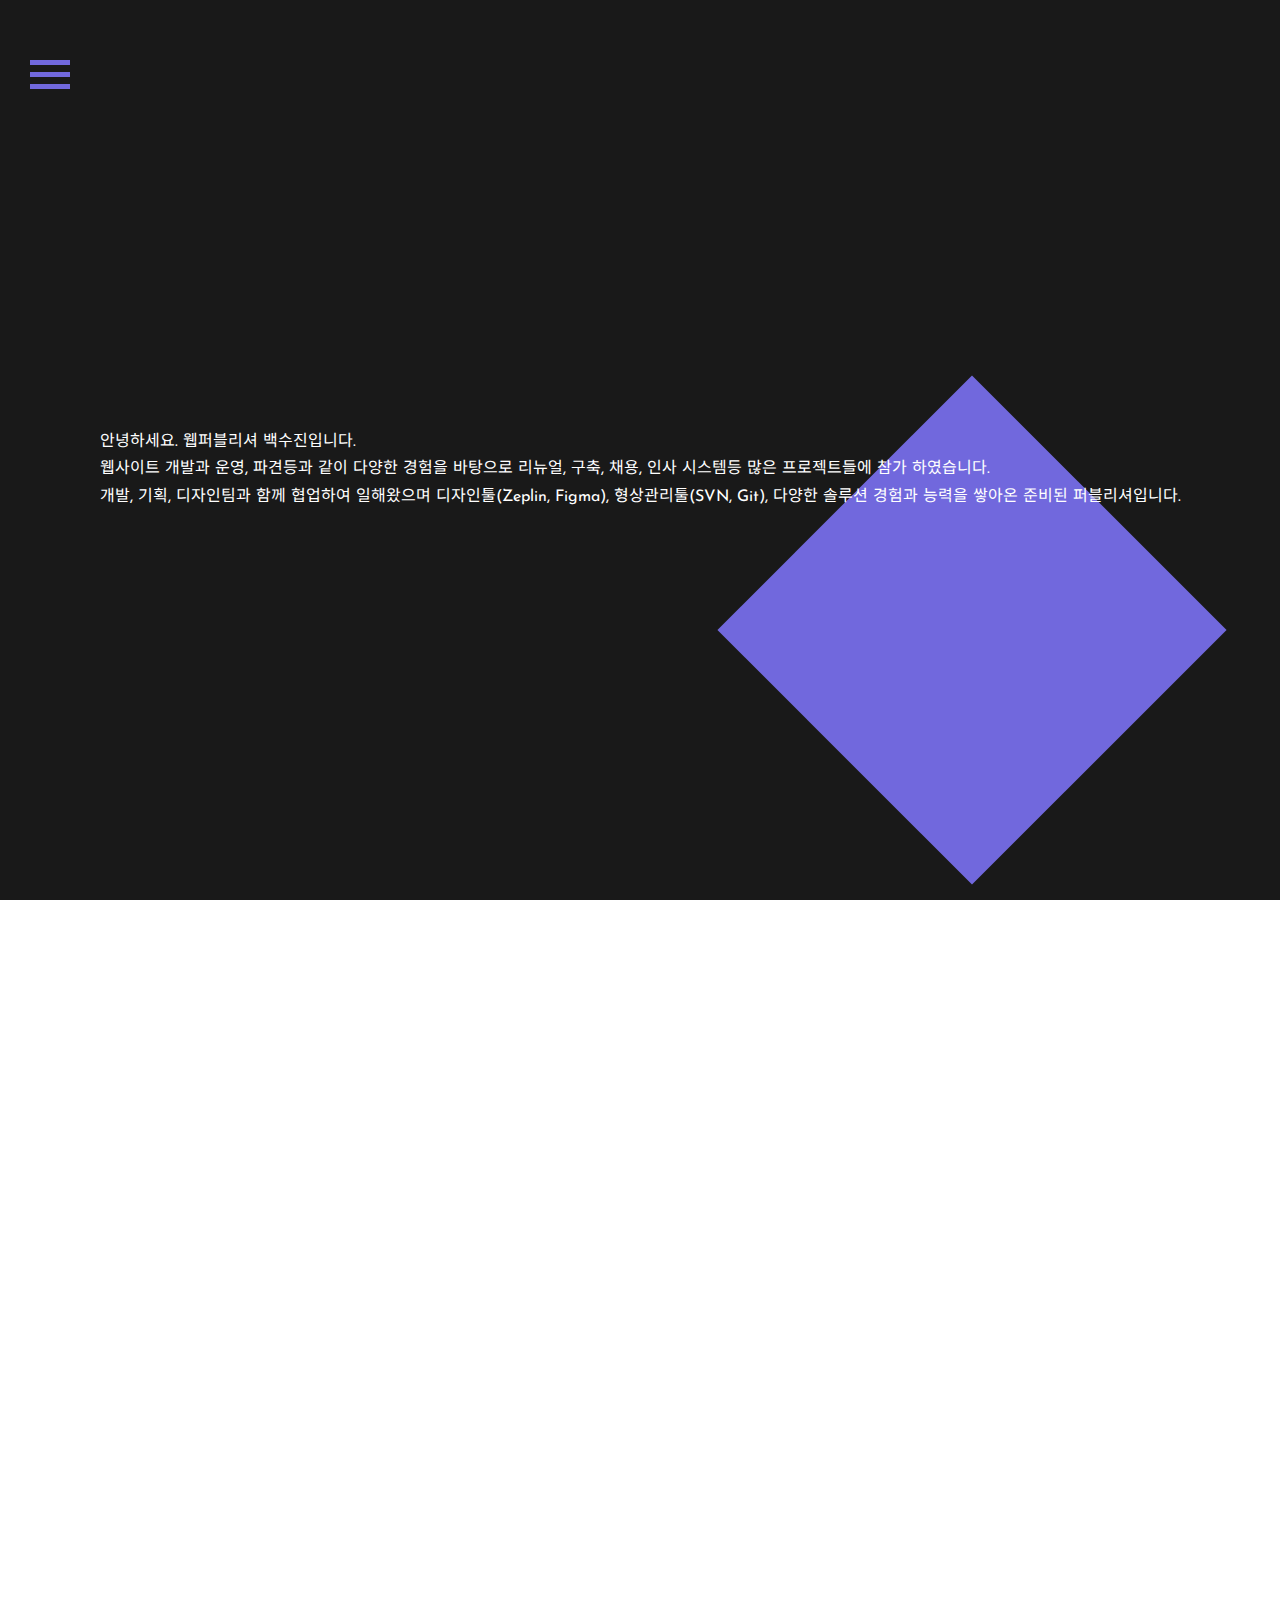
==== commit 4be798c1: "220922-2 commit" ====
--- a/index.html
+++ b/index.html
@@ -18,7 +18,7 @@
     <meta property="og:description" content="웹퍼블리셔 포트폴리오" />
     <meta property="og:image" content="" />
     <link rel="stylesheet" href="common/css/style.css" />
-    <script src="common/js/jquery-3.2.1.min.js"></script>
+    <script src="common/js/libs/jquery-3.2.1.min.js"></script>
     <script src="common/js/function.js"></script>
   </head>
   <body>
@@ -50,7 +50,7 @@
                   </a>
                 </li>
                 <li class="menu__item">
-                  <a href="#project" class="menu__link">
+                  <a href="works.html" class="menu__link">
                     <span class="num">02</span>
                     <span class="txt fill__txt"><span data-hover="project">project</span></span>
                   </a>
@@ -80,7 +80,7 @@
                   <!-- <p class="t1"  ><span>Welcome to my portfolio site.<br>Nice to meet you. My name is Sujin :) </span></p>
                   <p class="t2 outline__txt"><span data-hover="Ready to work with you">Ready to work with you.</span></p>-->
                   </h3>
-                  <p class="text">안녕하세요. 웹퍼블리셔 백수진입니다. <br>
+                  <p class="text n-motion n-bottom">안녕하세요. 웹퍼블리셔 백수진입니다. <br>
                   웹사이트 개발과 운영, 파견등과 같이 다양한 경험을 바탕으로 리뉴얼, 구축, 채용, 인사 시스템등 많은 프로젝트들에 참가 하였습니다. <br>개발, 기획, 디자인팀과 함께 협업하여 일해왔으며 디자인툴(Zeplin, Figma), 형상관리툴(SVN, Git), 다양한 솔루션 경험과 능력을 쌓아온 준비된 퍼블리셔입니다.</p> 
               </div>
               <div class="section--object">
@@ -112,34 +112,32 @@
               <div class="section--object">
                 <img src="" alt="">
               </div>
-              <div class="sect__flex">
-                <ul class="menu__list">
-                    <li class="menu__item">
-                      <a href="#intro" class="menu__link">
-                        <span class="num">01</span>
-                        <span class="txt fill__txt"><span data-hover="intro">intro</span></span>
-                      </a>
-                    </li>
-                    <li class="menu__item">
-                      <a href="#project" class="menu__link">
-                        <span class="num">02</span>
-                        <span class="txt fill__txt"><span data-hover="project">project</span></span>
-                      </a>
-                    </li>
-                    <li class="menu__item">
-                      <a href="#contact" class="menu__link">
-                        <span class="num">03</span>
-                        <span class="txt fill__txt"><span data-hover="contact">contact</span></span>
-                      </a>
-                    </li>
-                  </ul>
-                  <div class="contact--info">
-                    <a href="tel:010-9996-4696" class="tel">Phone</a>
-                    <a href="https://whitesujin.github.io/portfolio2022/" class="link">Git hub</a>
-                    <a href="mailto:whitesj121@gmail.com" class="mail">Mail</a>
-                  </div>
-                </div>
+              <!-- <ul class="menu__list">
+                <li class="menu__item">
+                  <a href="#intro" class="menu__link">
+                    <span class="num">01</span>
+                    <span class="txt fill__txt"><span data-hover="intro">intro</span></span>
+                  </a>
+                </li>
+                <li class="menu__item">
+                  <a href="#project" class="menu__link">
+                    <span class="num">02</span>
+                    <span class="txt fill__txt"><span data-hover="project">project</span></span>
+                  </a>
+                </li>
+                <li class="menu__item">
+                  <a href="#contact" class="menu__link">
+                    <span class="num">03</span>
+                    <span class="txt fill__txt"><span data-hover="contact">contact</span></span>
+                  </a>
+                </li>
+              </ul> -->
+              <div class="contact--info">
+                <a href="tel:010-9996-4696" class="tel">Phone</a>
+                <a href="https://whitesujin.github.io/portfolio2022/" class="link">Github</a>
+                <a href="mailto:whitesj121@gmail.com" class="mail">Mail</a>
               </div>
+            </div>
           </div>
         </main>
       </div>
@@ -148,25 +146,16 @@
       <script src="common/js/libs/fullpage.extensions.min.js"></script>
       <script src="common/js/libs/gsap.min.js"></script>
       <script src="https://unpkg.com/typewriter-effect@latest/dist/core.js"></script>
+      <script src="common/js/main.js"></script>
       
       <!-- <footer id="footer">
       </footer> -->
     </div>
     <script>
-      $('.btn-menu').on('click', function(){
-        $(this).toggleClass('on');
-        $(this).parents().find('.nav').addClass('show');
-      });
-      $('.btn-clse, .menu__link').on('click', function(){
-        $(this).parents().find('.nav').removeClass('show');
-        $('.btn-menu').removeClass('on');
-      });
-
       var typing = document.getElementById('typing');
-
       var typewriter = new Typewriter(typing, {
         //loop: true,
-        delay: 75,
+        delay: 30,
       });
 
       typewriter
@@ -174,7 +163,6 @@
         .typeString('<span class="t1"><span>Nice to meet you. My name is Sujin :) </span></span><br>')
         //.pauseFor('2500')
         .typeString('<span class="t2 outline__txt"><span data-hover="Ready to work with you">Ready to work with you.</span></span>')
-        
         .start();
 
     </script>
--- a/common/css/style.css
+++ b/common/css/style.css
@@ -5,6 +5,8 @@
 
 @import url('https://fonts.googleapis.com/css2?family=Josefin+Sans:wght@300;400;600;700&display=swap');
 @import url('https://fonts.googleapis.com/css2?family=Josefin+Sans:wght@300;400;600;700&family=Noto+Sans+KR:wght@300;400;500;700&display=swap');
+
+/* @import url('https://fonts.googleapis.com/css2?family=Noto+Sans+KR:wght@300;400;500;700&family=Oswald:wght@300;400;600&display=swap'); */
 
 
 
@@ -22,7 +24,7 @@
 .btn-menu:after{top:12px}
 .btn-menu span{top:24px}
 .btn-menu span:before{content: "MENU"; position: absolute; top: 5px; right: 0; left: 0; color: #fff; font-size: 12px; font-weight: bold; text-align: center;}
-.btn-menu.on:before,.btn-menu.on:after{left: -39px;}
+.btn-menu.on:before,.btn-menu.on:after{left: -40px;}
 .btn-menu.on span:before{animation: moveUpThenDown 0.8s ease 0.2s forwards, shakeWhileMovingUp 0.8s ease 0.2s forwards, shakeWhileMovingDown 0.2s ease 0.8s forwards;}
 
 .nav{display: flex;align-items: center;flex-wrap:nowrap;flex-direction:row;justify-content:center;position:fixed;top:0;left:0;z-index:10;width:100%;height:100%;background-color:var(--base);color:var(--white);transform:translateZ(0) rotate(-90deg);transform-origin: bottom left;transition: all .3s ease-in-out;}
@@ -42,7 +44,7 @@
 .menu__link .num{width:50px;font-size:24px;font-weight: 600; vertical-align: top;color:var(--white)}
 .menu__link .txt{font-size:100px}
 .menu__link:hover .fill__txt span:before{width:0}
-.aside--object{position:absolute;top:50%;right:10%;width:360px;height:360px;background-color:var(--com);transform: rotate(-45deg);}
+.aside--object{position:absolute;top:50%;right:10%;width:360px;height:360px;background-color:var(--com);transform: rotate(-45deg);animation: move2 4s ease-in 0.5s infinite;}
 
 
 #main{background-color: #7494ff;}
@@ -54,9 +56,9 @@
 /* .title--wrap .title{font-size:60px;font-weight:600;line-height:1.3;} */
 /* .title--wrap .t2{display:block} */
 .title--wrap .outline__txt{font-size:inherit;/*line-height:1*/}
-.title--wrap .outline__txt:hover span:before{width:100%}
+.outline__txt:hover span:before{width:100%}
 .title--wrap .text{padding-top:40px;font-size:16px;font-weight:400;line-height:1.7;word-break:keep-all;}
-.section--object{position:absolute;top:50%;right:10%;z-index:0;width:360px;height:360px;background-color:var(--com);transform: rotate(-45deg);}
+.section--object{position:absolute;top:50%;right:10%;z-index:0;width:360px;height:360px;background-color:var(--com);transform: rotate(-45deg);animation: move2 4s ease-in 0.5s infinite;}
 
 .fill__txt{display: inline-block; position: relative; z-index: 1; font-size:38px;line-height: normal;color: #fff ;opacity: 1;transition: opacity .3s ease-in-out;}
 .fill__txt span{font-weight:600;color:#fff; -webkit-text-fill-color: transparent; -webkit-text-stroke-color: #fff;-webkit-text-stroke-width:1px; -webkit-text-stroke-color: #7494ff;}
@@ -71,19 +73,88 @@
 color: var(--white); -webkit-text-fill-color: var(--white); -webkit-text-stroke-color: transparent;-webkit-text-stroke-width:0;
 transition: all .5s ease-in-out; content: attr(data-hover);}
 
+.section1 .title--wrap .text{transition-delay:3s}
 .section2 .title--wrap{}
 .section2 .title--wrap .text{font-size:24px}
 .section2 .title--wrap .title{font-size:200px}
-
-.sect__flex{display:flex;flex-direction: column;justify-content: space-between;position:relative}
-.sect__flex .menu__list{display:flex;margin-top:100px}
-.sect__flex .menu__list li:not(:first-child){margin-left:30px}
-.contact--info{}
+.btn-view{display:block;width:80px;height:18px;margin:0;margin-left:auto;background:url(../../images/arr.png);background-size:cover;font-size:0;transition: all .3s;}
+.btn-view:hover{background: url(../../images/arr-on.png)}
+
+.section3 .menu__list{display:flex;margin-top:50px}
+.section3 .menu__list li:not(:first-child){margin-left:30px}
+.contact--info{display:flex;justify-content:center;margin-top:100px}
 .contact--info a{display:block;}
+.contact--info a:not(:first-child){margin-left:30px}
+
+/* work */
+.sub-container{min-height:100vh;padding: 100px 0;background-color: var(--base);color:var(--white)}
+.work--section{width:1300px;margin:0 auto}
+/* .tab--wrap{display:flex;margin-top:30px}
+.tab__link{margin-left:10px;padding:8px 20px 5px;border-radius:50px;background-color: #fff;color:var(--com);line-height:1}
+.tab__link:first-child{margin-left:0}
+.tab__link.on{background-color:var(--com);color:var(--white)}
+.tab__item{display:none}
+.tab__item.on{display:block} */
+.work--section .title--wrap .t1{font-size:120px;color:var(--com)}
+.work__lists{display:flex;flex-wrap:wrap;justify-content:space-between;padding:50px 0 0}
+.work__item{width:45%;margin-top:20px;font-family: 'Noto Sans KR';}
+.work__item:nth-child(-n+2){margin-top:0}
+.work__link{display:block;position:relative;padding:20px 0;border-bottom:1px solid rgba(225,225,225,.5)}
+.work__cate{display:flex;align-items:center;font-family: 'Josefin Sans';text-transform: uppercase;}
+.work__cate .label{display:inline-block;margin-left:5px;padding:0 5px;border-radius:10px;background-color:rgba(255, 255, 255, 1);font-family: 'Noto Sans KR';font-size:12px;font-weight:500;color:var(--com)}
+.work__text{display:inline-block;position:relative}
+.work__tit{display:block}
+.work__tit.outline__txt span{-webkit-text-stroke-width:1px}
+.work__txt{padding-top:15px;font-size:12px}
+.work__arr{position:absolute;bottom:20px;right:0;width:80px;height:18px;background:url(../../images/arr.png);background-size:cover;font-size:0;transition: all .3s;}
+.work__link:hover .work__arr{background: url(../../images/arr-on.png)}
+/* .work__obj{overflow:hidden;display:none;position:absolute;top:50%;left:100%;width:180px;height:180px;margin-left:50px;transform:translateY(-50%) rotate(-45deg);}
+.work__obj::before{display:block;content: '';position:absolute;top:0;left:0;width:100%;height:100%;-webkit-animation: opacity 1s; animation: opacity 1s;}
+.work__obj::after{position: absolute;top: 0;left: -75%;z-index: 99;display: block;content: '';width: 50%;height: 100%;background: -webkit-linear-gradient(left, rgba(255, 255, 255, 0) 0%, rgba(255, 255, 255, .3) 100%);background: linear-gradient(to right, rgba(255, 255, 255, 0) 0%, rgba(255, 255, 255, .3) 100%);-webkit-transform: skewX(-25deg) rotate(0) ;transform: skewX(-25deg) rotate(0);
+} 
+.work__link:hover .work__obj .img{display:block}*/
+.work__obj .img{display:none}
+
+.work__link:hover .work__obj::after{-webkit-animation: shine .2s;animation: shine .2s;}
+.work__link:hover .work__obj{display:block;}
+/* .work__obj{overflow:hidden;display:block;position:absolute;top:50%;left:100%;width:180px;height:180px;margin-left:50px;transform:translateY(-50%) rotate(45deg);}
+.work__obj .obj {display: block;position: relative;width:100%;height:100%;background-color: #7494ff;}
+.work__obj:hover .obj::before {-webkit-animation: shine .75s;animation: shine .75s;}
+.work__obj .obj::before {position: absolute;top: 0;left: -75%;z-index: 2;display: block;content: '';width: 50%;height: 100%;background: -webkit-linear-gradient(left, rgba(255, 255, 255, 0) 0%, rgba(255, 255, 255, .3) 100%);background: linear-gradient(to right, rgba(255, 255, 255, 0) 0%, rgba(255, 255, 255, .3) 100%);-webkit-transform: skewX(-25deg) rotate(0) ;transform: skewX(-25deg) rotate(0);
+}
+.work__obj .img{display:none;position:absolute;top:50%;left:50%;width:100%;height:100%;transform:rotate(-45deg) translate(-50%, -50%);}
+.work__obj:hover .img{display:block;} */
 
 @media screen and (max-width: 1200px) {
     .section__inner{width:100%;padding:0 2rem}
 }
+
+/*motion*/
+.slide-in{opacity: 0;transition: all .5s;transform: translateY(30%);}
+.slide-in.active{opacity: 1;transform: translateY(0%) scale(1);}
+.n-motion { opacity: 0; transition-property: all; transition-duration: 0.6s; } 
+.n-delay1 { transition-delay: 0.1s; } 
+.n-delay2 { transition-delay: 0.2s; } 
+.n-delay3 { transition-delay: 0.3s; } 
+.n-delay4 { transition-delay: 0.4s; } 
+.n-delay5 { transition-delay: 0.5s; } 
+.n-delay6 { transition-delay: 0.6s; } 
+.n-delay7 { transition-delay: 0.7s; } 
+.n-delay8 { transition-delay: 0.8s; } 
+.n-delay9 { transition-delay: 0.9s; } 
+.n-motion.n-left { transform: translateX(-50px); } 
+.n-motion.n-right { transform: translateX(50px); } 
+.n-motion.n-top { transform: translateY(-50px); } 
+.n-motion.n-bottom { transform: translateY(100px); } 
+.n-motion.n-spin { transform: rotate(180deg); } 
+.n-motion.n-active { opacity: 1; } 
+.n-motion.n-left.n-active { transform: translateX(0); } 
+.n-motion.n-right.n-active { transform: translateX(0); } 
+.n-motion.n-top.n-active { transform: translateY(0); } 
+.n-motion.n-bottom.n-active { transform: translateY(0); } 
+.n-motion.n-spin.n-active { transform: rotate(0deg); } 
+.is-motion{opacity:0;transform: translate3d(0px, 70px, 0px);transition:opacity 1.45s, transform 0.95s cubic-bezier(0.250, 0.460, 0.450, 0.940)}
+.is-motion.is-active{transform: translate3d(0px, 0px, 0px);opacity:1}
 
 
 @keyframes moveUpThenDown {
@@ -145,3 +216,59 @@
         background-position: 120px 120px
     }
 }
+@keyframes upSd {
+    0% {opacity: 0; transform: translateY(100px);}
+    100% { opacity: 1; transform: translateY(0);}
+}
+@keyframes move {
+    0% {
+        transform: translateY(-100%);
+    }
+
+    50% {
+        transform: translateY(190px) rotate(20deg);
+    }
+
+    70% {
+        transform: translateY(100px) rotate(-80deg);
+    }
+
+    100% {
+        transform: translateY(190px);
+    }
+}
+@keyframes move2 {
+    0% {
+        transform: translateY(0) rotate(0);
+    }
+
+    50% {
+        transform: translateY(-8px) rotate(20deg);
+    }
+
+    100% {
+        transform: translateY(0) rotate(0);
+    }
+}
+@-webkit-keyframes shine {
+    100% {
+        left: 125%;
+    }
+}
+
+@keyframes shine {
+    100% {
+        left: 125%;
+    }
+}
+@keyframes opacity {
+    0%{
+        opacity:1;background-color:#7494ff
+    }
+    50%{
+        opacity:.5;background-color: #7494ff
+    }
+    100% {
+        opacity: 0;
+    }
+}